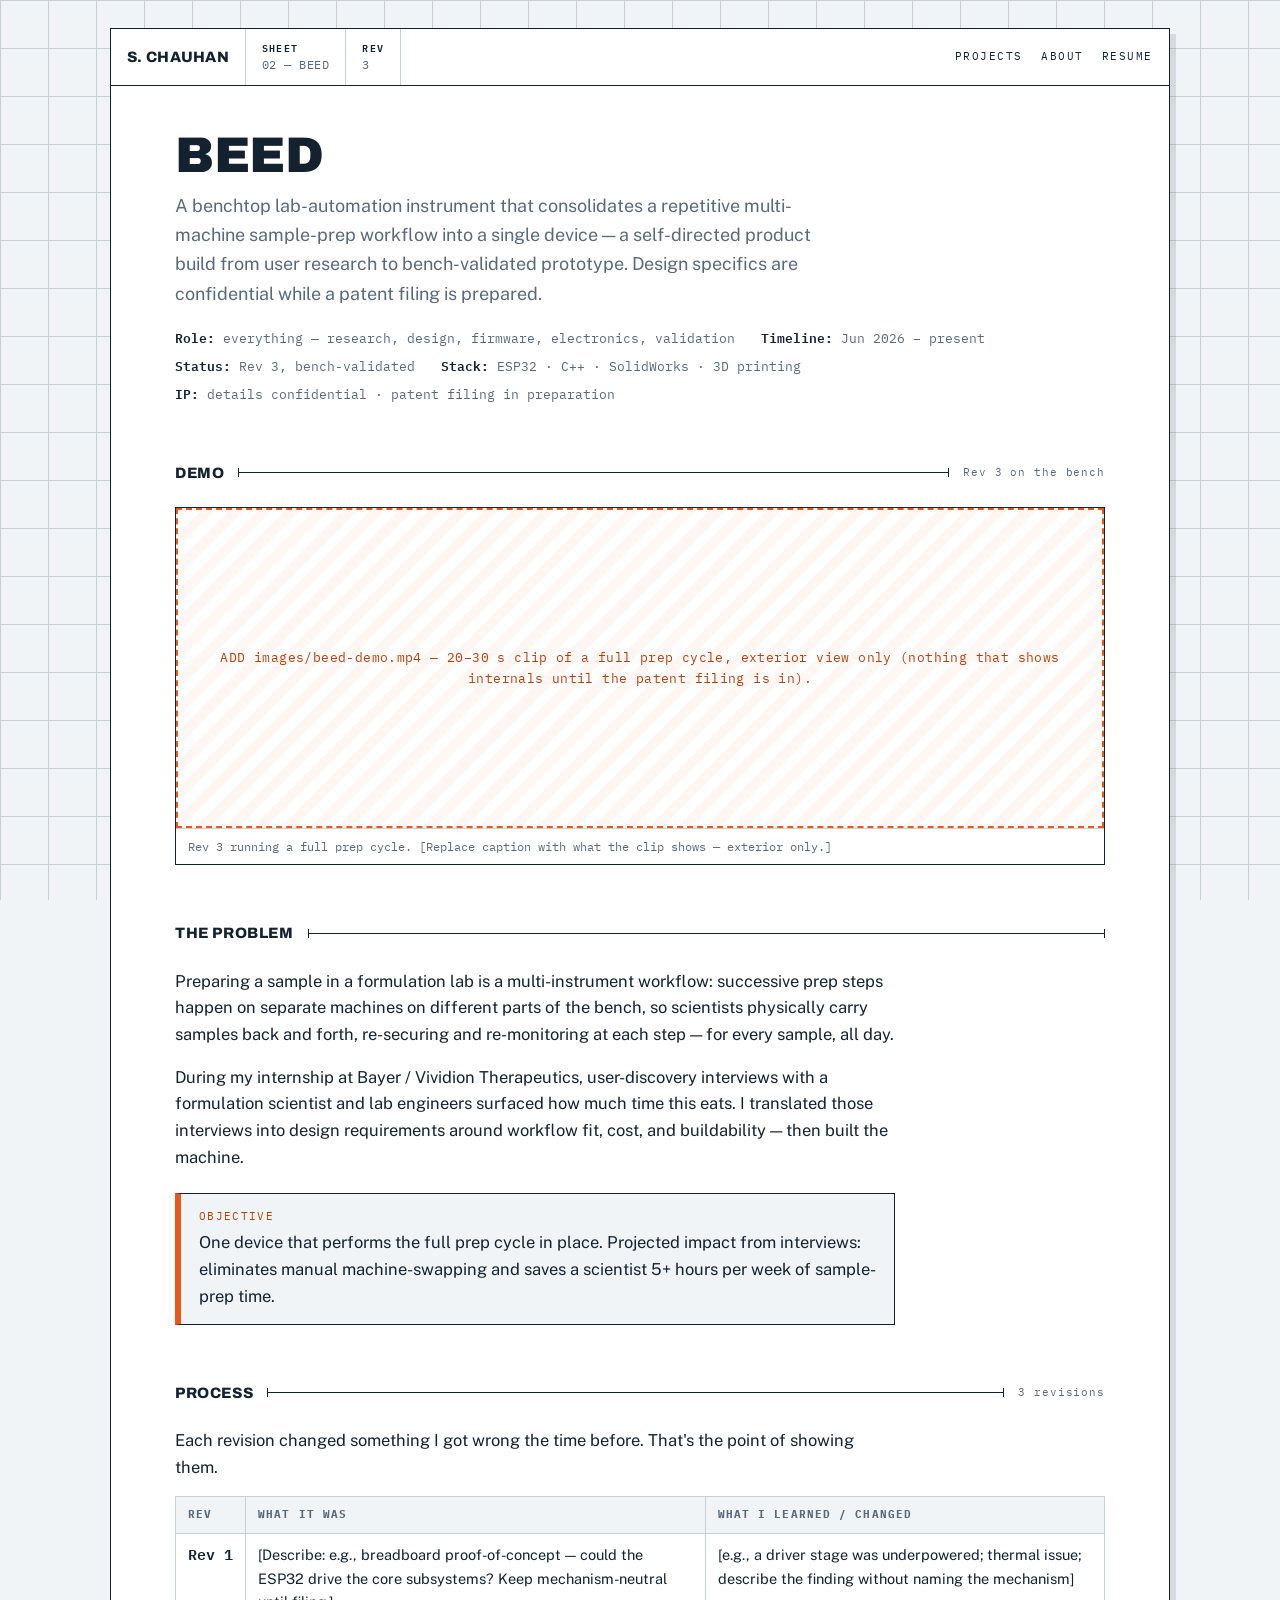
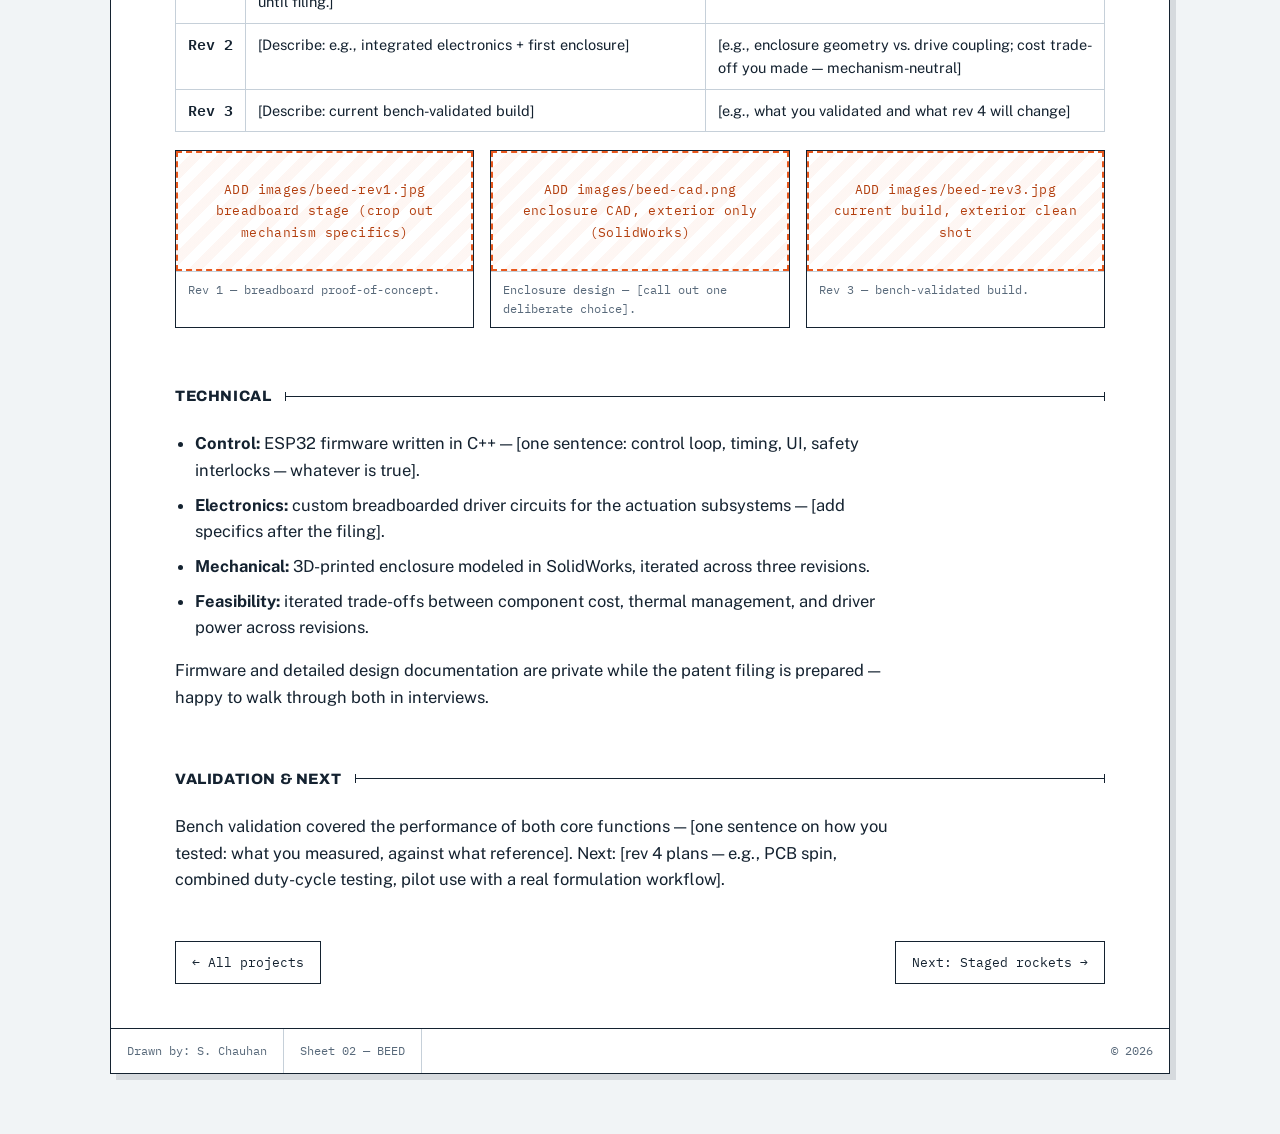
==== projects/beed.html @ 87b750bf "Add files via upload" ====
<!DOCTYPE html>
<html lang="en">
<head>
<meta charset="utf-8">
<meta name="viewport" content="width=device-width, initial-scale=1">
<title>BEED — Benchtop Lab Instrument · Shanyu Chauhan</title>
<link rel="preconnect" href="https://fonts.googleapis.com">
<link href="https://fonts.googleapis.com/css2?family=Archivo:wght@700;800;900&family=IBM+Plex+Mono:wght@400;600&family=Public+Sans:wght@400;600&display=swap" rel="stylesheet">
<link rel="stylesheet" href="../css/style.css">
</head>
<body>
<div class="sheet">

  <header class="titlebar">
    <div class="name"><a href="../index.html">S. Chauhan</a></div>
    <div class="cell"><b>Sheet</b>02 — BEED</div>
    <div class="cell"><b>Rev</b>3</div>
    <nav>
      <a href="../index.html">Projects</a>
      <a href="../index.html#about">About</a>
      <a href="../assets/Shanyu_Chauhan_Resume.pdf">Resume</a>
    </nav>
  </header>

  <main class="wrap">

    <div class="projhead">
      <h1>BEED</h1>
      <p class="sub">A benchtop lab-automation instrument that consolidates a repetitive multi-machine
      sample-prep workflow into a single device — a self-directed product build from user research to
      bench-validated prototype. Design specifics are confidential while a patent filing is prepared.</p>
      <div class="specline">
        <span><b>Role:</b> everything — research, design, firmware, electronics, validation</span>
        <span><b>Timeline:</b> Jun 2026 – present</span>
        <span><b>Status:</b> Rev 3, bench-validated</span>
        <span><b>Stack:</b> ESP32 · C++ · SolidWorks · 3D printing</span>
        <span><b>IP:</b> details confidential · patent filing in preparation</span>
      </div>
    </div>

    <div class="dim"><h2>Demo</h2><span class="rule"></span><span class="tag">Rev 3 on the bench</span></div>
    <figure class="frame">
      <!-- Replace with: <video src="../images/beed-demo.mp4" controls muted playsinline></video> (exterior footage only until patent is filed) -->
      <div class="ph" style="min-height:320px">ADD images/beed-demo.mp4 — 20–30 s clip of a full prep cycle, exterior view only (nothing that shows internals until the patent filing is in).</div>
      <figcaption>Rev 3 running a full prep cycle. [Replace caption with what the clip shows — exterior only.]</figcaption>
    </figure>

    <div class="dim"><h2>The problem</h2><span class="rule"></span></div>
    <section class="prose">
      <p>Preparing a sample in a formulation lab is a multi-instrument workflow: successive prep steps
      happen on separate machines on different parts of the bench, so scientists physically carry
      samples back and forth, re-securing and re-monitoring at each step — for every sample, all
      day.</p>
      <p>During my internship at Bayer / Vividion Therapeutics, user-discovery interviews with a
      formulation scientist and lab engineers surfaced how much time this eats.
      I translated those interviews into design requirements around workflow fit, cost, and
      buildability — then built the machine.</p>
      <div class="callout">
        <span class="k">Objective</span>
        One device that performs the full prep cycle in place. Projected impact from interviews:
        eliminates manual machine-swapping and saves a scientist 5+ hours per week of sample-prep time.
      </div>
    </section>

    <div class="dim"><h2>Process</h2><span class="rule"></span><span class="tag">3 revisions</span></div>
    <section class="prose">
      <p>Each revision changed something I got wrong the time before. That's the point of showing
      them.</p>
    </section>
    <table class="rev">
      <tr><th>Rev</th><th>What it was</th><th>What I learned / changed</th></tr>
      <tr><td>Rev 1</td><td>[Describe: e.g., breadboard proof-of-concept — could the ESP32 drive the core subsystems? Keep mechanism-neutral until filing.]</td><td>[e.g., a driver stage was underpowered; thermal issue; describe the finding without naming the mechanism]</td></tr>
      <tr><td>Rev 2</td><td>[Describe: e.g., integrated electronics + first enclosure]</td><td>[e.g., enclosure geometry vs. drive coupling; cost trade-off you made — mechanism-neutral]</td></tr>
      <tr><td>Rev 3</td><td>[Describe: current bench-validated build]</td><td>[e.g., what you validated and what rev 4 will change]</td></tr>
    </table>
    <div style="height:18px"></div>
    <div class="mediagrid">
      <figure class="frame">
        <div class="ph">ADD images/beed-rev1.jpg<br>breadboard stage (crop out mechanism specifics)</div>
        <figcaption>Rev 1 — breadboard proof-of-concept.</figcaption>
      </figure>
      <figure class="frame">
        <div class="ph">ADD images/beed-cad.png<br>enclosure CAD, exterior only (SolidWorks)</div>
        <figcaption>Enclosure design — [call out one deliberate choice].</figcaption>
      </figure>
      <figure class="frame">
        <div class="ph">ADD images/beed-rev3.jpg<br>current build, exterior clean shot</div>
        <figcaption>Rev 3 — bench-validated build.</figcaption>
      </figure>
    </div>

    <div class="dim"><h2>Technical</h2><span class="rule"></span></div>
    <section class="prose">
      <ul>
        <li><b>Control:</b> ESP32 firmware written in C++ — [one sentence: control loop, timing, UI, safety interlocks — whatever is true].</li>
        <li><b>Electronics:</b> custom breadboarded driver circuits for the actuation subsystems — [add specifics after the filing].</li>
        <li><b>Mechanical:</b> 3D-printed enclosure modeled in SolidWorks, iterated across three revisions.</li>
        <li><b>Feasibility:</b> iterated trade-offs between component cost, thermal management, and driver power across revisions.</li>
      </ul>
      <p>Firmware and detailed design documentation are private while the patent filing is prepared — happy to walk through both in interviews.</p>
    </section>

    <div class="dim"><h2>Validation &amp; next</h2><span class="rule"></span></div>
    <section class="prose">
      <p>Bench validation covered the performance of both core functions — [one sentence on how you
      tested: what you measured, against what reference]. Next: [rev 4 plans — e.g., PCB spin,
      combined duty-cycle testing, pilot use with a real formulation workflow].</p>
    </section>

    <div class="pager">
      <a href="../index.html">← All projects</a>
      <a href="rockets.html">Next: Staged rockets →</a>
    </div>

  </main>

  <footer class="titlefoot">
    <div class="cell">Drawn by: S. Chauhan</div>
    <div class="cell">Sheet 02 — BEED</div>
    <div class="cell">© 2026</div>
  </footer>

</div>
</body>
</html>
---- css/style.css ----
/* ==========================================================================
   Shanyu Chauhan — portfolio
   Aesthetic: engineering drawing sheet / build log.
   Tokens
   ========================================================================== */
:root {
  --paper: #f1f4f6;      /* cool drafting vellum */
  --card: #ffffff;
  --ink: #142230;        /* drawing ink */
  --muted: #58697a;
  --line: #c6d0d9;       /* sheet grid lines */
  --accent: #e8571c;     /* range-safety orange */
  --accent-ink: #b23e0e;
  --mono: "IBM Plex Mono", ui-monospace, Menlo, monospace;
  --display: "Archivo", system-ui, sans-serif;
  --body: "Public Sans", system-ui, sans-serif;
  --maxw: 1060px;
}

* { box-sizing: border-box; }
html { scroll-behavior: smooth; }
@media (prefers-reduced-motion: reduce) {
  html { scroll-behavior: auto; }
  *, *::before, *::after { animation: none !important; transition: none !important; }
}

body {
  margin: 0;
  background: var(--paper);
  background-image:
    linear-gradient(var(--line) 1px, transparent 1px),
    linear-gradient(90deg, var(--line) 1px, transparent 1px);
  background-size: 48px 48px;
  background-attachment: fixed;
  color: var(--ink);
  font-family: var(--body);
  font-size: 16.5px;
  line-height: 1.62;
}

a { color: var(--accent-ink); text-decoration-thickness: 1px; text-underline-offset: 3px; }
a:hover { color: var(--accent); }
:focus-visible { outline: 3px solid var(--accent); outline-offset: 2px; }

.sheet {
  max-width: var(--maxw);
  margin: 28px auto 60px;
  background: var(--card);
  border: 1.5px solid var(--ink);
  box-shadow: 6px 6px 0 rgba(20, 34, 48, 0.12);
}
@media (max-width: 1100px) { .sheet { margin: 14px 12px 40px; } }

/* --- top bar styled as a drawing title strip ------------------------------ */
.titlebar {
  display: flex;
  flex-wrap: wrap;
  align-items: stretch;
  border-bottom: 1.5px solid var(--ink);
  font-family: var(--mono);
  font-size: 12px;
  letter-spacing: 0.04em;
}
.titlebar > * { padding: 10px 16px; }
.titlebar .cell { border-right: 1px solid var(--line); color: var(--muted); }
.titlebar .cell b { color: var(--ink); font-weight: 600; display: block; text-transform: uppercase; font-size: 10px; letter-spacing: 0.12em; }
.titlebar .name {
  font-family: var(--display); font-weight: 800; font-size: 15px;
  letter-spacing: 0.02em; text-transform: uppercase; color: var(--ink);
  border-right: 1px solid var(--line); display: flex; align-items: center;
}
.titlebar .name a { color: inherit; text-decoration: none; }
.titlebar nav { margin-left: auto; display: flex; align-items: center; gap: 18px; }
.titlebar nav a { color: var(--ink); text-decoration: none; text-transform: uppercase; font-size: 11px; letter-spacing: 0.14em; }
.titlebar nav a:hover, .titlebar nav a[aria-current="page"] { color: var(--accent); }
@media (max-width: 720px) {
  .titlebar .cell { display: none; }
  .titlebar nav { gap: 12px; flex-wrap: wrap; }
}

.wrap { padding: 44px clamp(20px, 5vw, 64px); }

/* --- hero ----------------------------------------------------------------- */
.hero h1 {
  font-family: var(--display);
  font-weight: 900;
  font-size: clamp(38px, 6.4vw, 68px);
  line-height: 1.02;
  letter-spacing: -0.015em;
  margin: 0 0 18px;
  text-transform: uppercase;
}
.hero h1 .accent { color: var(--accent); }
.hero .lede { font-size: clamp(17px, 2.2vw, 20px); max-width: 640px; color: var(--ink); margin: 0 0 14px; }
.hero .currently {
  font-family: var(--mono); font-size: 13px; color: var(--muted);
  border-left: 3px solid var(--accent); padding: 4px 0 4px 12px; margin: 22px 0 0;
}
.hero .currently b { color: var(--ink); font-weight: 600; }

/* spec strip: measured results, mono, ruled like a data table */
.specstrip {
  display: grid;
  grid-template-columns: repeat(4, 1fr);
  border: 1.5px solid var(--ink);
  margin: 34px 0 0;
}
.specstrip .spec { padding: 14px 16px; border-right: 1px solid var(--line); }
.specstrip .spec:last-child { border-right: 0; }
.specstrip .val { font-family: var(--mono); font-size: clamp(18px, 2.6vw, 26px); font-weight: 600; color: var(--ink); }
.specstrip .lbl { font-family: var(--mono); font-size: 11px; text-transform: uppercase; letter-spacing: 0.1em; color: var(--muted); margin-top: 2px; }
@media (max-width: 720px) {
  .specstrip { grid-template-columns: 1fr 1fr; }
  .specstrip .spec:nth-child(2) { border-right: 0; }
  .specstrip .spec:nth-child(-n+2) { border-bottom: 1px solid var(--line); }
}

/* --- section headings with dimension-line rule ---------------------------- */
.dim {
  display: flex; align-items: center; gap: 14px;
  margin: 56px 0 22px;
}
.dim h2 {
  font-family: var(--display); font-weight: 800; text-transform: uppercase;
  letter-spacing: 0.04em; font-size: 15px; margin: 0; white-space: nowrap;
}
.dim .rule { flex: 1; height: 1px; background: var(--ink); position: relative; }
.dim .rule::before, .dim .rule::after {
  content: ""; position: absolute; top: -4px; width: 1px; height: 9px; background: var(--ink);
}
.dim .rule::before { left: 0; } .dim .rule::after { right: 0; }
.dim .tag { font-family: var(--mono); font-size: 11px; color: var(--muted); letter-spacing: 0.08em; }

/* --- project index cards (title-block style) ------------------------------ */
.grid { display: grid; grid-template-columns: 1fr 1fr; gap: 22px; }
@media (max-width: 820px) { .grid { grid-template-columns: 1fr; } }

.pcard {
  border: 1.5px solid var(--ink);
  background: var(--card);
  display: flex; flex-direction: column;
  text-decoration: none; color: inherit;
  transition: transform 120ms ease, box-shadow 120ms ease;
}
.pcard:hover { transform: translate(-2px, -2px); box-shadow: 4px 4px 0 var(--accent); color: inherit; }
.pcard .media { aspect-ratio: 16 / 9; background: var(--paper); border-bottom: 1.5px solid var(--ink); position: relative; overflow: hidden; }
.pcard .media img { width: 100%; height: 100%; object-fit: cover; display: block; }
.pcard .block {
  display: grid; grid-template-columns: 1fr auto; gap: 2px 12px;
  padding: 12px 16px 14px;
}
.pcard h3 { font-family: var(--display); font-weight: 800; font-size: 18px; margin: 0; grid-column: 1 / -1; }
.pcard .meta { font-family: var(--mono); font-size: 11.5px; color: var(--muted); letter-spacing: 0.05em; }
.pcard .status { font-family: var(--mono); font-size: 11px; color: var(--accent-ink); text-transform: uppercase; letter-spacing: 0.1em; justify-self: end; align-self: center; }

/* --- media / photo placeholders ------------------------------------------- */
.ph {
  border: 2px dashed var(--accent);
  background: repeating-linear-gradient(-45deg, transparent, transparent 10px, rgba(232, 87, 28, 0.05) 10px, rgba(232, 87, 28, 0.05) 20px);
  color: var(--accent-ink);
  font-family: var(--mono); font-size: 13px; letter-spacing: 0.03em;
  display: flex; align-items: center; justify-content: center; text-align: center;
  padding: 18px; min-height: 120px;
}
.media .ph { position: absolute; inset: 0; }
figure { margin: 0; }
figure.frame { border: 1.5px solid var(--ink); }
figure.frame img, figure.frame video { width: 100%; display: block; }
figcaption {
  font-family: var(--mono); font-size: 12px; color: var(--muted);
  border-top: 1px solid var(--line); padding: 8px 12px;
}
.mediagrid { display: grid; grid-template-columns: 1fr 1fr 1fr; gap: 16px; }
@media (max-width: 820px) { .mediagrid { grid-template-columns: 1fr; } }

/* --- project page scaffolding --------------------------------------------- */
.projhead h1 {
  font-family: var(--display); font-weight: 900; text-transform: uppercase;
  font-size: clamp(30px, 5vw, 50px); line-height: 1.03; letter-spacing: -0.01em; margin: 0 0 10px;
}
.projhead .sub { font-size: 18px; color: var(--muted); max-width: 680px; margin: 0; }
.specline {
  display: flex; flex-wrap: wrap; gap: 8px 26px; margin: 20px 0 0;
  font-family: var(--mono); font-size: 12.5px; color: var(--muted);
}
.specline b { color: var(--ink); font-weight: 600; }

.prose { max-width: 720px; }
.prose p { margin: 0 0 16px; }
.prose ul { margin: 0 0 16px; padding-left: 20px; }
.prose li { margin-bottom: 8px; }
.callout {
  border: 1.5px solid var(--ink); border-left: 6px solid var(--accent);
  padding: 14px 18px; margin: 22px 0; max-width: 720px; background: var(--paper);
}
.callout .k { font-family: var(--mono); font-size: 11px; text-transform: uppercase; letter-spacing: 0.12em; color: var(--accent-ink); display: block; margin-bottom: 4px; }

/* revision table — encodes the iteration story */
table.rev { border-collapse: collapse; width: 100%; font-size: 14.5px; }
table.rev th, table.rev td { border: 1px solid var(--line); padding: 9px 12px; text-align: left; vertical-align: top; }
table.rev th { font-family: var(--mono); font-size: 11px; text-transform: uppercase; letter-spacing: 0.1em; color: var(--muted); background: var(--paper); }
table.rev td:first-child { font-family: var(--mono); font-weight: 600; white-space: nowrap; }

/* --- footer as drawing border --------------------------------------------- */
footer.titlefoot {
  border-top: 1.5px solid var(--ink);
  display: flex; flex-wrap: wrap; gap: 0;
  font-family: var(--mono); font-size: 12px; color: var(--muted);
}
footer.titlefoot .cell { padding: 12px 16px; border-right: 1px solid var(--line); }
footer.titlefoot .cell:last-child { border-right: 0; margin-left: auto; }
footer.titlefoot a { color: var(--ink); }

/* pager between projects */
.pager { display: flex; justify-content: space-between; gap: 16px; margin-top: 48px; font-family: var(--mono); font-size: 13px; }
.pager a { text-decoration: none; border: 1.5px solid var(--ink); padding: 10px 16px; color: var(--ink); }
.pager a:hover { box-shadow: 3px 3px 0 var(--accent); }
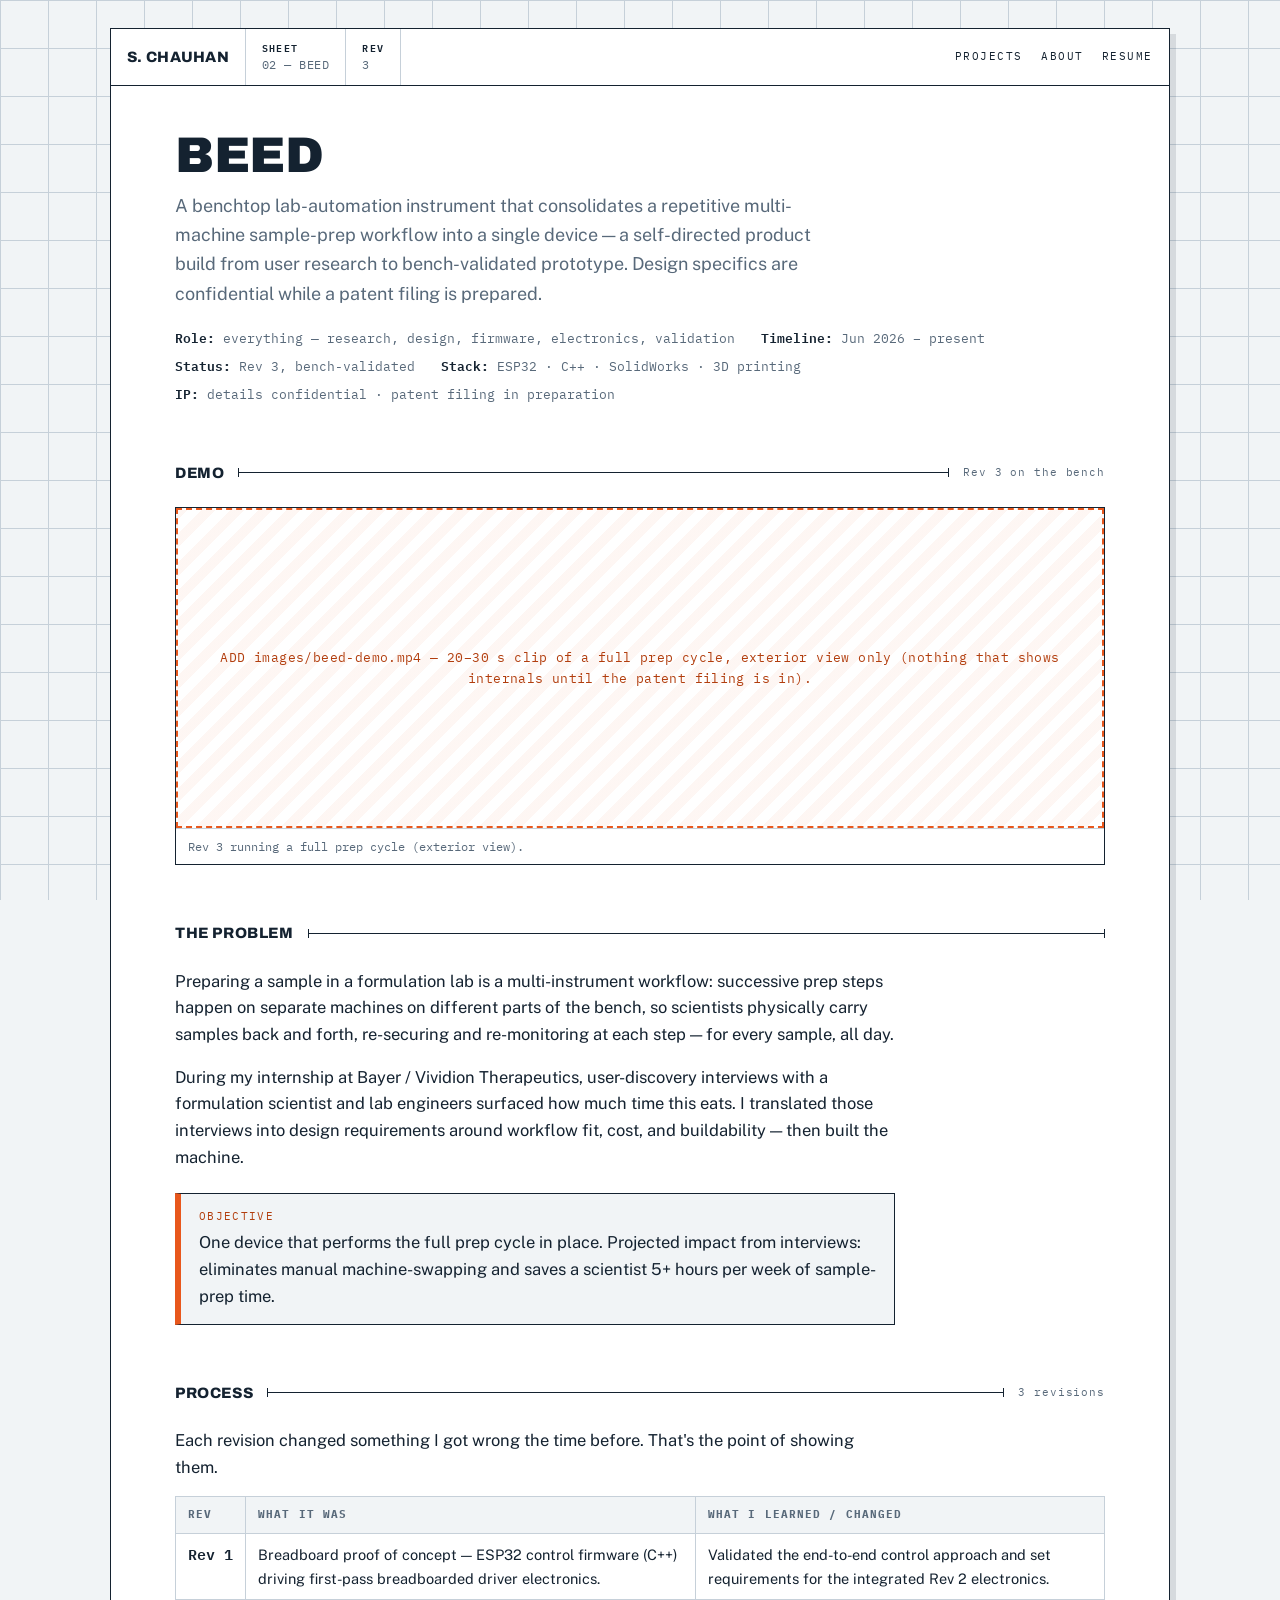
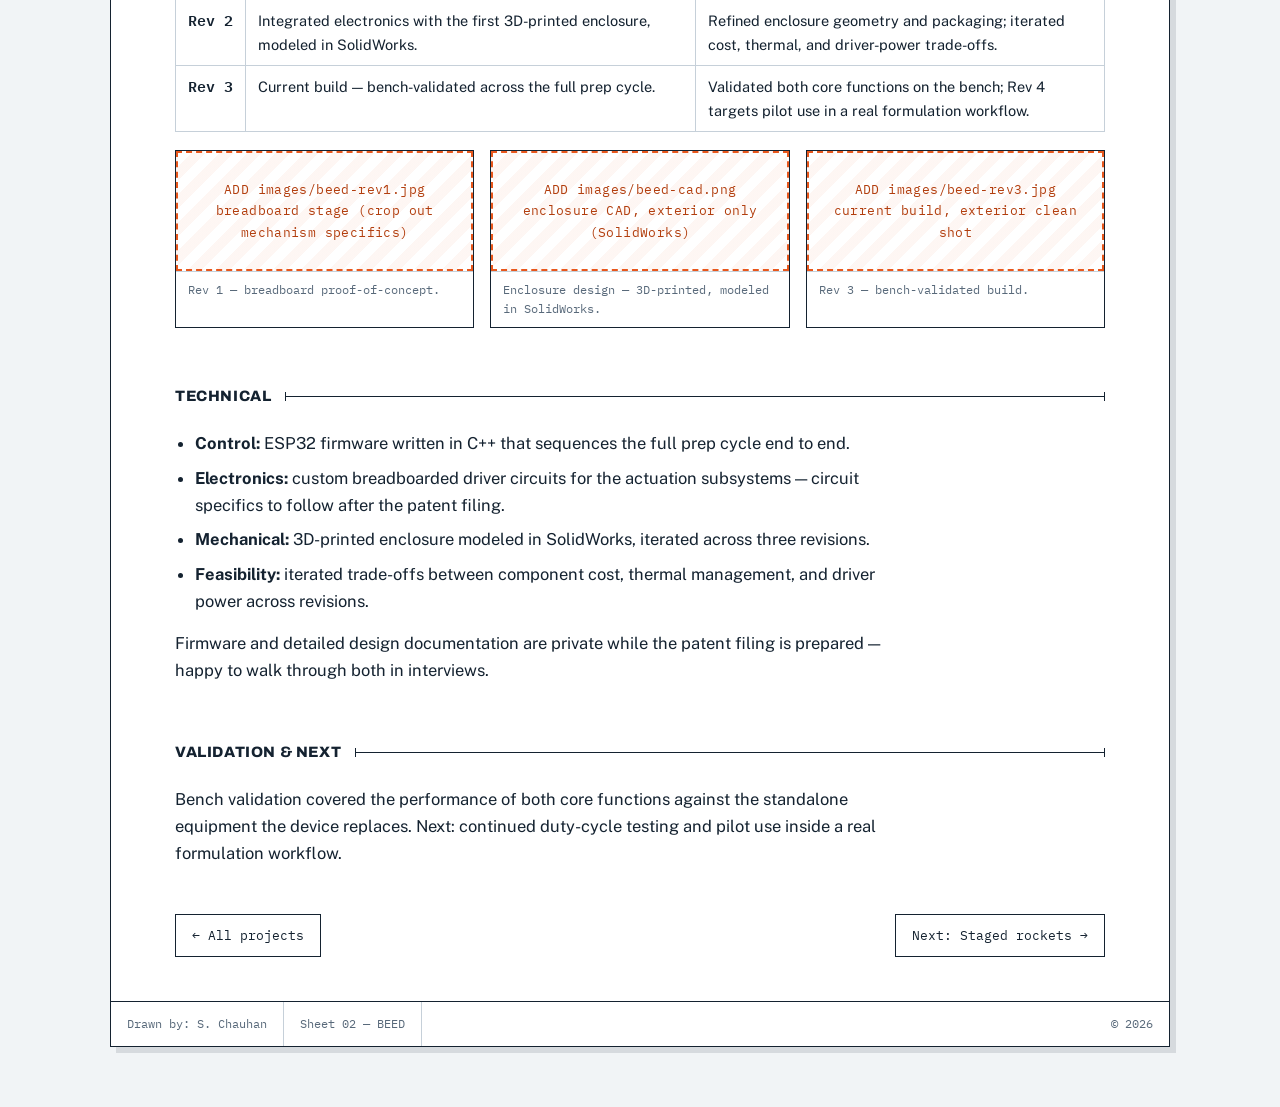
==== commit c99d30b9: "Add files via upload" ====
--- a/projects/beed.html
+++ b/projects/beed.html
@@ -42,7 +42,7 @@
     <figure class="frame">
       <!-- Replace with: <video src="../images/beed-demo.mp4" controls muted playsinline></video> (exterior footage only until patent is filed) -->
       <div class="ph" style="min-height:320px">ADD images/beed-demo.mp4 — 20–30 s clip of a full prep cycle, exterior view only (nothing that shows internals until the patent filing is in).</div>
-      <figcaption>Rev 3 running a full prep cycle. [Replace caption with what the clip shows — exterior only.]</figcaption>
+      <figcaption>Rev 3 running a full prep cycle (exterior view).</figcaption>
     </figure>
 
     <div class="dim"><h2>The problem</h2><span class="rule"></span></div>
@@ -69,9 +69,9 @@
     </section>
     <table class="rev">
       <tr><th>Rev</th><th>What it was</th><th>What I learned / changed</th></tr>
-      <tr><td>Rev 1</td><td>[Describe: e.g., breadboard proof-of-concept — could the ESP32 drive the core subsystems? Keep mechanism-neutral until filing.]</td><td>[e.g., a driver stage was underpowered; thermal issue; describe the finding without naming the mechanism]</td></tr>
-      <tr><td>Rev 2</td><td>[Describe: e.g., integrated electronics + first enclosure]</td><td>[e.g., enclosure geometry vs. drive coupling; cost trade-off you made — mechanism-neutral]</td></tr>
-      <tr><td>Rev 3</td><td>[Describe: current bench-validated build]</td><td>[e.g., what you validated and what rev 4 will change]</td></tr>
+      <tr><td>Rev 1</td><td>Breadboard proof of concept — ESP32 control firmware (C++) driving first-pass breadboarded driver electronics.</td><td>Validated the end-to-end control approach and set requirements for the integrated Rev 2 electronics.</td></tr>
+      <tr><td>Rev 2</td><td>Integrated electronics with the first 3D-printed enclosure, modeled in SolidWorks.</td><td>Refined enclosure geometry and packaging; iterated cost, thermal, and driver-power trade-offs.</td></tr>
+      <tr><td>Rev 3</td><td>Current build — bench-validated across the full prep cycle.</td><td>Validated both core functions on the bench; Rev 4 targets pilot use in a real formulation workflow.</td></tr>
     </table>
     <div style="height:18px"></div>
     <div class="mediagrid">
@@ -81,7 +81,7 @@
       </figure>
       <figure class="frame">
         <div class="ph">ADD images/beed-cad.png<br>enclosure CAD, exterior only (SolidWorks)</div>
-        <figcaption>Enclosure design — [call out one deliberate choice].</figcaption>
+        <figcaption>Enclosure design — 3D-printed, modeled in SolidWorks.</figcaption>
       </figure>
       <figure class="frame">
         <div class="ph">ADD images/beed-rev3.jpg<br>current build, exterior clean shot</div>
@@ -92,8 +92,8 @@
     <div class="dim"><h2>Technical</h2><span class="rule"></span></div>
     <section class="prose">
       <ul>
-        <li><b>Control:</b> ESP32 firmware written in C++ — [one sentence: control loop, timing, UI, safety interlocks — whatever is true].</li>
-        <li><b>Electronics:</b> custom breadboarded driver circuits for the actuation subsystems — [add specifics after the filing].</li>
+        <li><b>Control:</b> ESP32 firmware written in C++ that sequences the full prep cycle end to end.</li>
+        <li><b>Electronics:</b> custom breadboarded driver circuits for the actuation subsystems — circuit specifics to follow after the patent filing.</li>
         <li><b>Mechanical:</b> 3D-printed enclosure modeled in SolidWorks, iterated across three revisions.</li>
         <li><b>Feasibility:</b> iterated trade-offs between component cost, thermal management, and driver power across revisions.</li>
       </ul>
@@ -102,9 +102,9 @@
 
     <div class="dim"><h2>Validation &amp; next</h2><span class="rule"></span></div>
     <section class="prose">
-      <p>Bench validation covered the performance of both core functions — [one sentence on how you
-      tested: what you measured, against what reference]. Next: [rev 4 plans — e.g., PCB spin,
-      combined duty-cycle testing, pilot use with a real formulation workflow].</p>
+      <p>Bench validation covered the performance of both core functions against the standalone
+      equipment the device replaces. Next: continued duty-cycle testing and pilot use inside a real
+      formulation workflow.</p>
     </section>
 
     <div class="pager">
--- a/css/style.css
+++ b/css/style.css
@@ -215,3 +215,8 @@
 .pager { display: flex; justify-content: space-between; gap: 16px; margin-top: 48px; font-family: var(--mono); font-size: 13px; }
 .pager a { text-decoration: none; border: 1.5px solid var(--ink); padding: 10px 16px; color: var(--ink); }
 .pager a:hover { box-shadow: 3px 3px 0 var(--accent); }
+
+/* --- CAD library cards ------------------------------------------------------ */
+.pcard .desc { grid-column: 1 / -1; font-family: var(--body); font-size: 14px; line-height: 1.5; color: var(--ink); margin: 2px 0 4px; }
+.media.fit { background: #fff; }
+.media.fit img { object-fit: contain; }
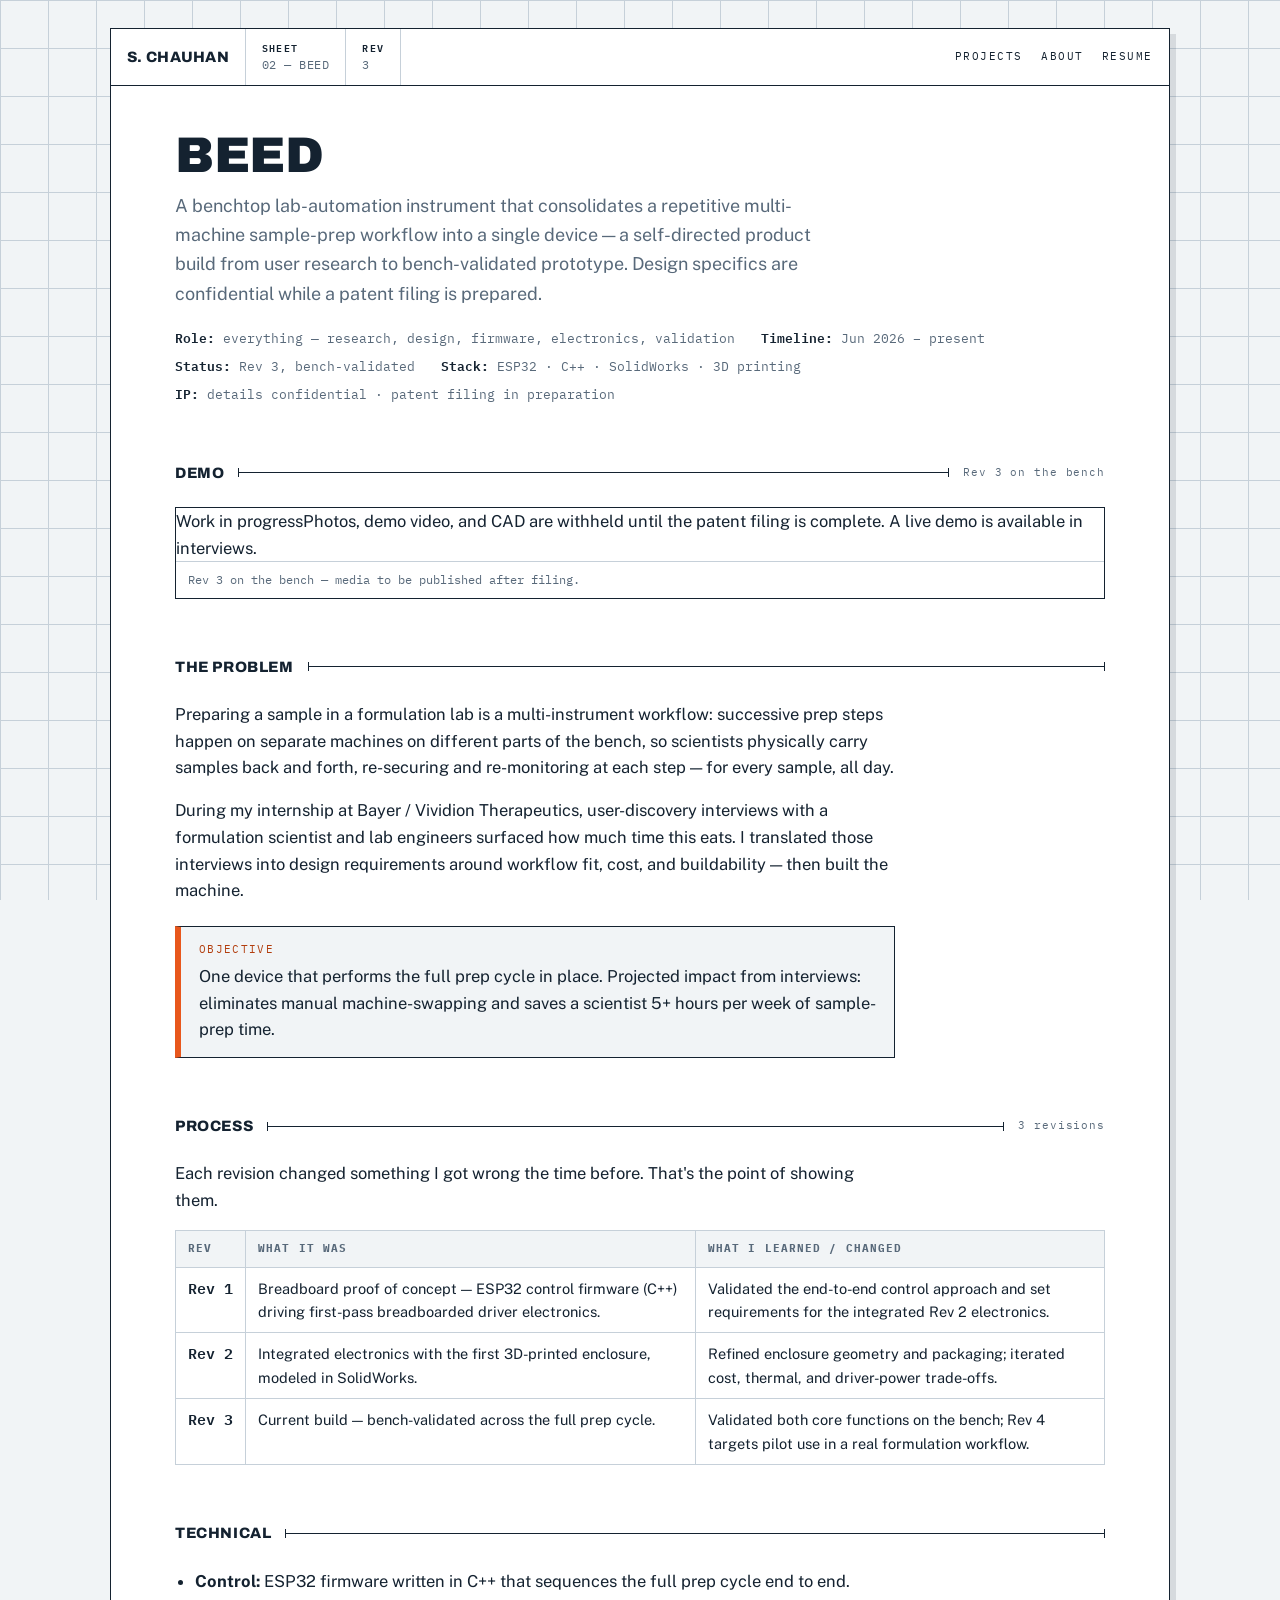
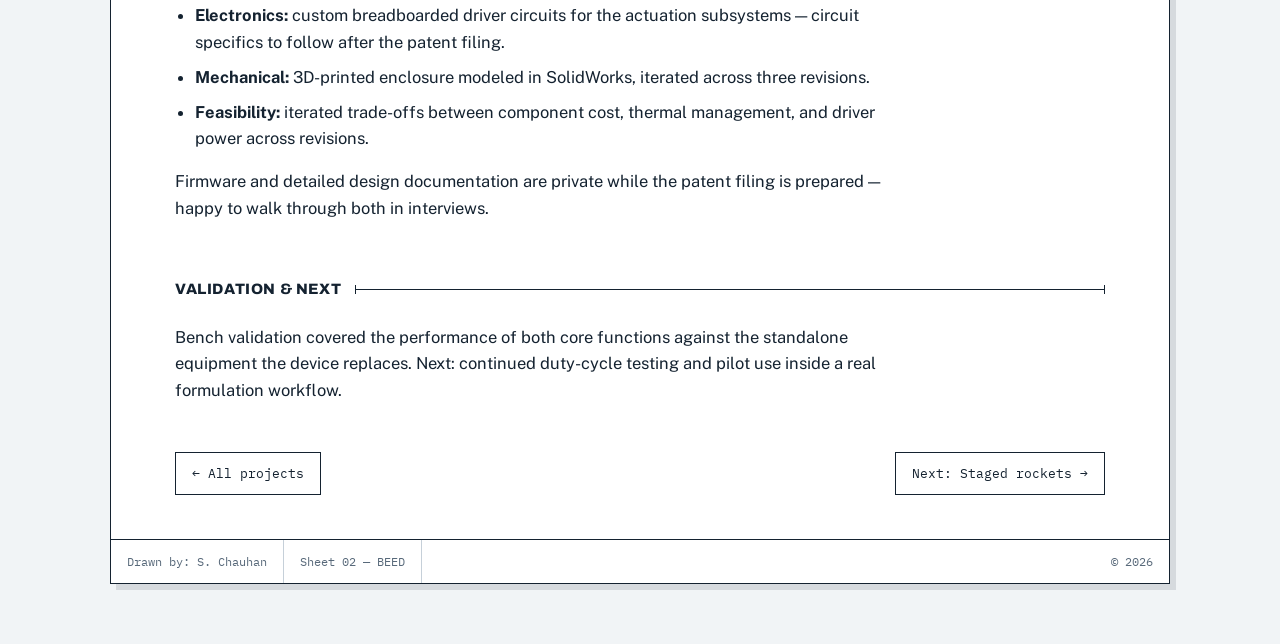
==== commit 42d8b28f: "Add files via upload" ====
--- a/projects/beed.html
+++ b/projects/beed.html
@@ -40,9 +40,8 @@
 
     <div class="dim"><h2>Demo</h2><span class="rule"></span><span class="tag">Rev 3 on the bench</span></div>
     <figure class="frame">
-      <!-- Replace with: <video src="../images/beed-demo.mp4" controls muted playsinline></video> (exterior footage only until patent is filed) -->
-      <div class="ph" style="min-height:320px">ADD images/beed-demo.mp4 — 20–30 s clip of a full prep cycle, exterior view only (nothing that shows internals until the patent filing is in).</div>
-      <figcaption>Rev 3 running a full prep cycle (exterior view).</figcaption>
+      <div class="wip"><span class="stamp">Work in progress</span><span class="note">Photos, demo video, and CAD are withheld until the patent filing is complete. A live demo is available in interviews.</span></div>
+      <figcaption>Rev 3 on the bench — media to be published after filing.</figcaption>
     </figure>
 
     <div class="dim"><h2>The problem</h2><span class="rule"></span></div>
@@ -73,21 +72,6 @@
       <tr><td>Rev 2</td><td>Integrated electronics with the first 3D-printed enclosure, modeled in SolidWorks.</td><td>Refined enclosure geometry and packaging; iterated cost, thermal, and driver-power trade-offs.</td></tr>
       <tr><td>Rev 3</td><td>Current build — bench-validated across the full prep cycle.</td><td>Validated both core functions on the bench; Rev 4 targets pilot use in a real formulation workflow.</td></tr>
     </table>
-    <div style="height:18px"></div>
-    <div class="mediagrid">
-      <figure class="frame">
-        <div class="ph">ADD images/beed-rev1.jpg<br>breadboard stage (crop out mechanism specifics)</div>
-        <figcaption>Rev 1 — breadboard proof-of-concept.</figcaption>
-      </figure>
-      <figure class="frame">
-        <div class="ph">ADD images/beed-cad.png<br>enclosure CAD, exterior only (SolidWorks)</div>
-        <figcaption>Enclosure design — 3D-printed, modeled in SolidWorks.</figcaption>
-      </figure>
-      <figure class="frame">
-        <div class="ph">ADD images/beed-rev3.jpg<br>current build, exterior clean shot</div>
-        <figcaption>Rev 3 — bench-validated build.</figcaption>
-      </figure>
-    </div>
 
     <div class="dim"><h2>Technical</h2><span class="rule"></span></div>
     <section class="prose">
--- a/css/style.css
+++ b/css/style.css
@@ -166,11 +166,17 @@
 figure { margin: 0; }
 figure.frame { border: 1.5px solid var(--ink); }
 figure.frame img, figure.frame video { width: 100%; display: block; }
+figure.frame video.portrait { width: auto; max-width: 100%; max-height: 560px; margin: 0 auto; background: #111; }
 figcaption {
   font-family: var(--mono); font-size: 12px; color: var(--muted);
   border-top: 1px solid var(--line); padding: 8px 12px;
 }
 .mediagrid { display: grid; grid-template-columns: 1fr 1fr 1fr; gap: 16px; }
+.mediagrid.two { grid-template-columns: 1fr 1fr; }
+.mediagrid figure.frame img { aspect-ratio: 4 / 3; object-fit: cover; }
+.mediagrid figure.frame img.render { object-fit: contain; }
+.mediagrid figure.frame img.render { background: #2e3340; }
+figure.frame img.tall { width: auto; max-width: 100%; max-height: 420px; margin: 0 auto; }
 @media (max-width: 820px) { .mediagrid { grid-template-columns: 1fr; } }
 
 /* --- project page scaffolding --------------------------------------------- */
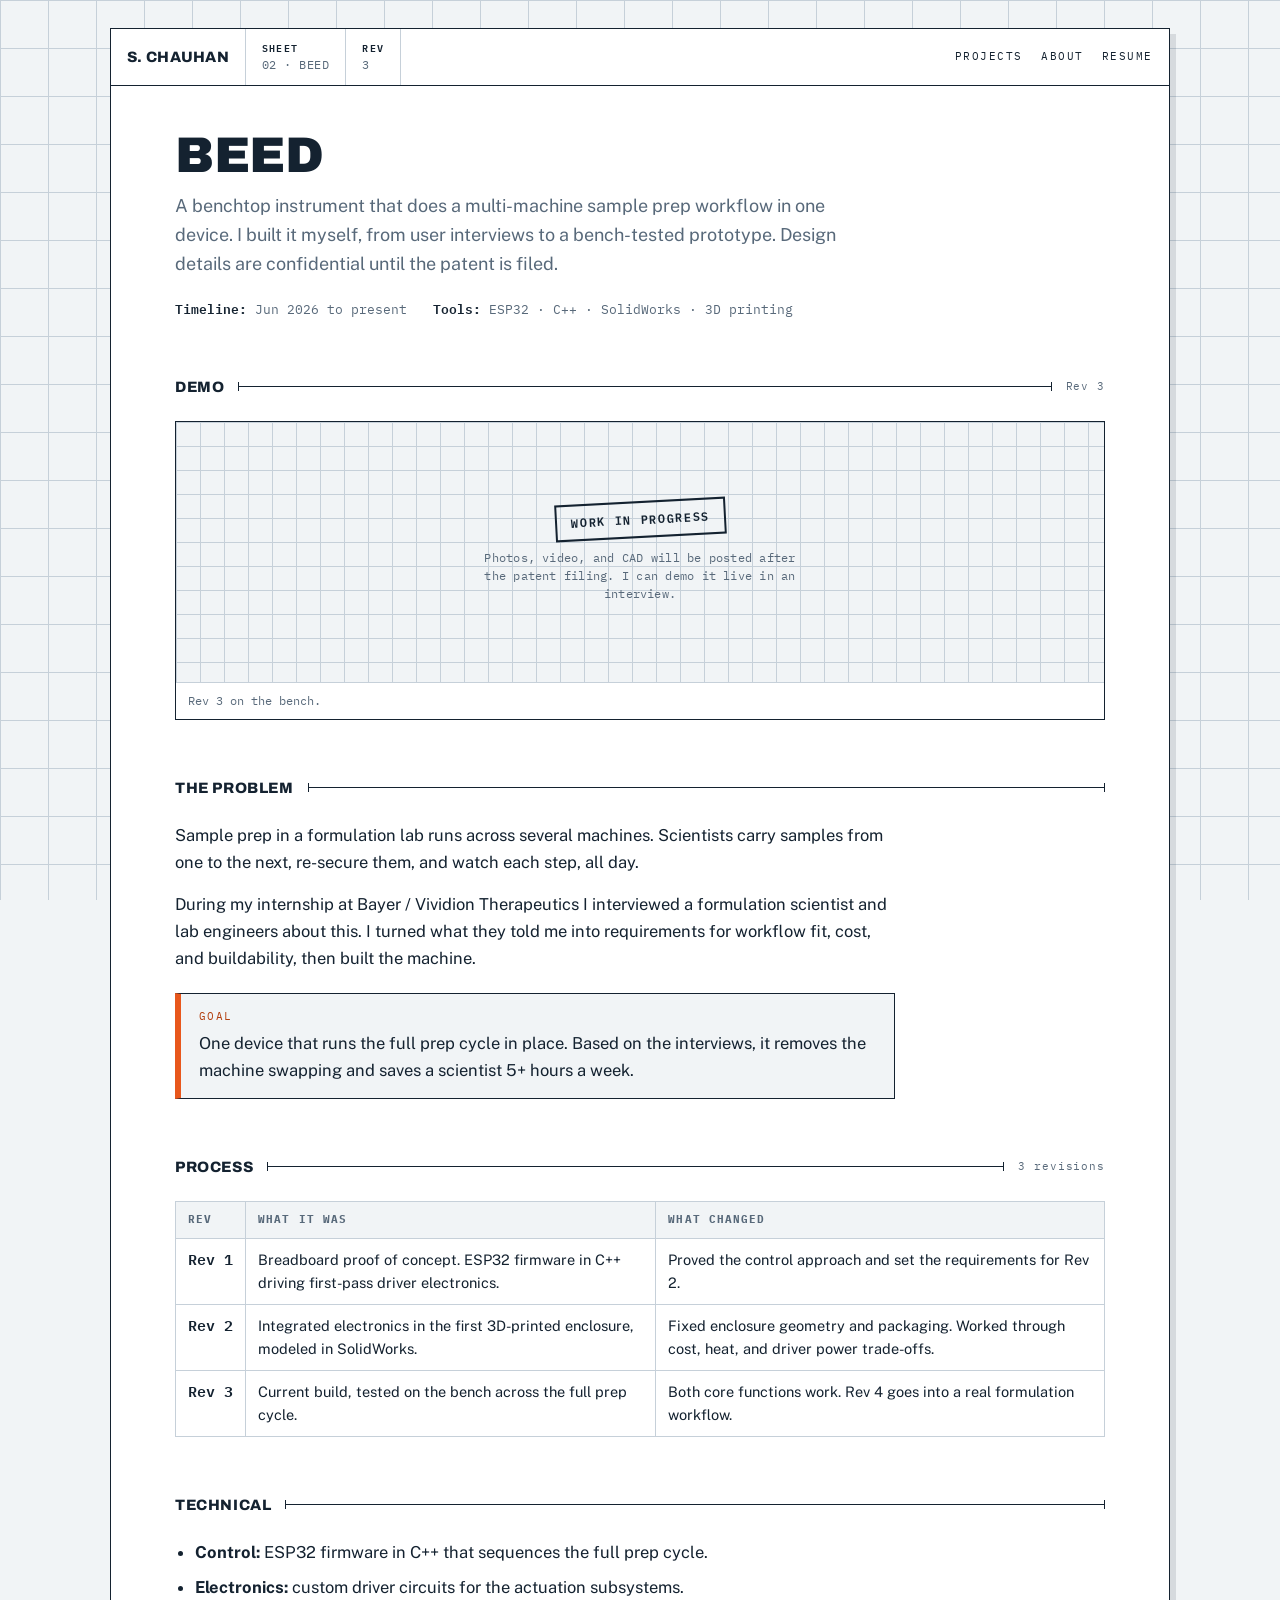
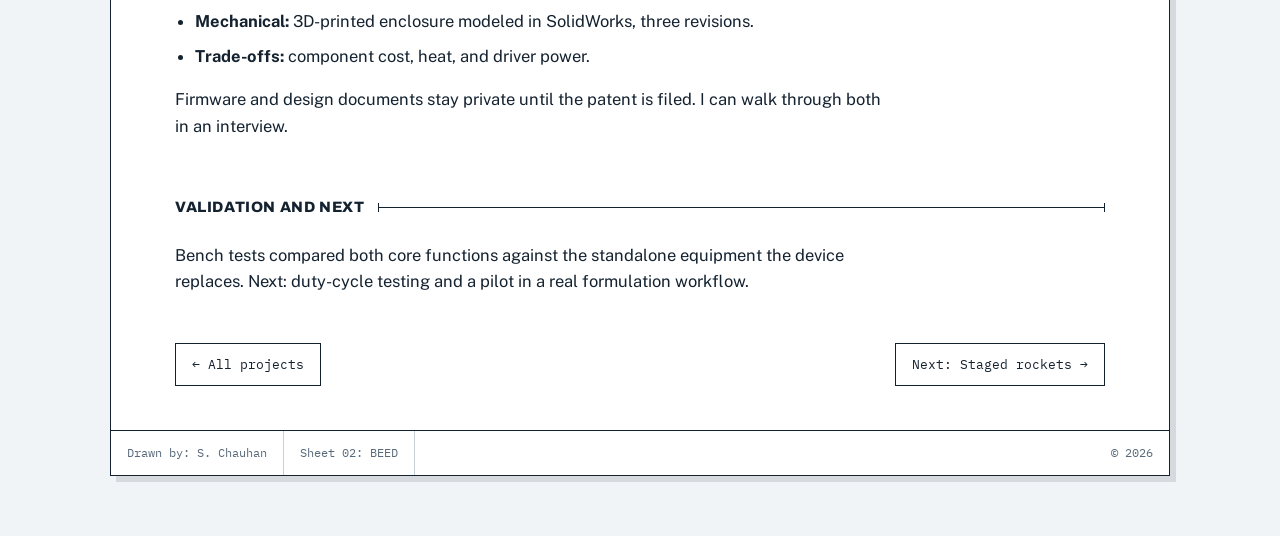
==== commit 9fb9c056: "Add files via upload" ====
--- a/projects/beed.html
+++ b/projects/beed.html
@@ -3,7 +3,7 @@
 <head>
 <meta charset="utf-8">
 <meta name="viewport" content="width=device-width, initial-scale=1">
-<title>BEED — Benchtop Lab Instrument · Shanyu Chauhan</title>
+<title>BEED, Benchtop Lab Instrument · Shanyu Chauhan</title>
 <link rel="preconnect" href="https://fonts.googleapis.com">
 <link href="https://fonts.googleapis.com/css2?family=Archivo:wght@700;800;900&family=IBM+Plex+Mono:wght@400;600&family=Public+Sans:wght@400;600&display=swap" rel="stylesheet">
 <link rel="stylesheet" href="../css/style.css">
@@ -13,7 +13,7 @@
 
   <header class="titlebar">
     <div class="name"><a href="../index.html">S. Chauhan</a></div>
-    <div class="cell"><b>Sheet</b>02 — BEED</div>
+    <div class="cell"><b>Sheet</b>02 · BEED</div>
     <div class="cell"><b>Rev</b>3</div>
     <nav>
       <a href="../index.html">Projects</a>
@@ -26,69 +26,58 @@
 
     <div class="projhead">
       <h1>BEED</h1>
-      <p class="sub">A benchtop lab-automation instrument that consolidates a repetitive multi-machine
-      sample-prep workflow into a single device — a self-directed product build from user research to
-      bench-validated prototype. Design specifics are confidential while a patent filing is prepared.</p>
+      <p class="sub">A benchtop instrument that does a multi-machine sample prep workflow in one
+      device. I built it myself, from user interviews to a bench-tested prototype. Design details
+      are confidential until the patent is filed.</p>
       <div class="specline">
-        <span><b>Role:</b> everything — research, design, firmware, electronics, validation</span>
-        <span><b>Timeline:</b> Jun 2026 – present</span>
-        <span><b>Status:</b> Rev 3, bench-validated</span>
-        <span><b>Stack:</b> ESP32 · C++ · SolidWorks · 3D printing</span>
-        <span><b>IP:</b> details confidential · patent filing in preparation</span>
+        <span><b>Timeline:</b> Jun 2026 to present</span>
+        <span><b>Tools:</b> ESP32 · C++ · SolidWorks · 3D printing</span>
       </div>
     </div>
 
-    <div class="dim"><h2>Demo</h2><span class="rule"></span><span class="tag">Rev 3 on the bench</span></div>
+    <div class="dim"><h2>Demo</h2><span class="rule"></span><span class="tag">Rev 3</span></div>
     <figure class="frame">
-      <div class="wip"><span class="stamp">Work in progress</span><span class="note">Photos, demo video, and CAD are withheld until the patent filing is complete. A live demo is available in interviews.</span></div>
-      <figcaption>Rev 3 on the bench — media to be published after filing.</figcaption>
+      <div class="wip"><span class="stamp">Work in progress</span><span class="note">Photos, video, and CAD will be posted after the patent filing. I can demo it live in an interview.</span></div>
+      <figcaption>Rev 3 on the bench.</figcaption>
     </figure>
 
     <div class="dim"><h2>The problem</h2><span class="rule"></span></div>
     <section class="prose">
-      <p>Preparing a sample in a formulation lab is a multi-instrument workflow: successive prep steps
-      happen on separate machines on different parts of the bench, so scientists physically carry
-      samples back and forth, re-securing and re-monitoring at each step — for every sample, all
-      day.</p>
-      <p>During my internship at Bayer / Vividion Therapeutics, user-discovery interviews with a
-      formulation scientist and lab engineers surfaced how much time this eats.
-      I translated those interviews into design requirements around workflow fit, cost, and
-      buildability — then built the machine.</p>
+      <p>Sample prep in a formulation lab runs across several machines. Scientists carry samples
+      from one to the next, re-secure them, and watch each step, all day.</p>
+      <p>During my internship at Bayer / Vividion Therapeutics I interviewed a formulation scientist
+      and lab engineers about this. I turned what they told me into requirements for workflow fit,
+      cost, and buildability, then built the machine.</p>
       <div class="callout">
-        <span class="k">Objective</span>
-        One device that performs the full prep cycle in place. Projected impact from interviews:
-        eliminates manual machine-swapping and saves a scientist 5+ hours per week of sample-prep time.
+        <span class="k">Goal</span>
+        One device that runs the full prep cycle in place. Based on the interviews, it removes the
+        machine swapping and saves a scientist 5+ hours a week.
       </div>
     </section>
 
     <div class="dim"><h2>Process</h2><span class="rule"></span><span class="tag">3 revisions</span></div>
-    <section class="prose">
-      <p>Each revision changed something I got wrong the time before. That's the point of showing
-      them.</p>
-    </section>
     <table class="rev">
-      <tr><th>Rev</th><th>What it was</th><th>What I learned / changed</th></tr>
-      <tr><td>Rev 1</td><td>Breadboard proof of concept — ESP32 control firmware (C++) driving first-pass breadboarded driver electronics.</td><td>Validated the end-to-end control approach and set requirements for the integrated Rev 2 electronics.</td></tr>
-      <tr><td>Rev 2</td><td>Integrated electronics with the first 3D-printed enclosure, modeled in SolidWorks.</td><td>Refined enclosure geometry and packaging; iterated cost, thermal, and driver-power trade-offs.</td></tr>
-      <tr><td>Rev 3</td><td>Current build — bench-validated across the full prep cycle.</td><td>Validated both core functions on the bench; Rev 4 targets pilot use in a real formulation workflow.</td></tr>
+      <tr><th>Rev</th><th>What it was</th><th>What changed</th></tr>
+      <tr><td>Rev 1</td><td>Breadboard proof of concept. ESP32 firmware in C++ driving first-pass driver electronics.</td><td>Proved the control approach and set the requirements for Rev 2.</td></tr>
+      <tr><td>Rev 2</td><td>Integrated electronics in the first 3D-printed enclosure, modeled in SolidWorks.</td><td>Fixed enclosure geometry and packaging. Worked through cost, heat, and driver power trade-offs.</td></tr>
+      <tr><td>Rev 3</td><td>Current build, tested on the bench across the full prep cycle.</td><td>Both core functions work. Rev 4 goes into a real formulation workflow.</td></tr>
     </table>
 
     <div class="dim"><h2>Technical</h2><span class="rule"></span></div>
     <section class="prose">
       <ul>
-        <li><b>Control:</b> ESP32 firmware written in C++ that sequences the full prep cycle end to end.</li>
-        <li><b>Electronics:</b> custom breadboarded driver circuits for the actuation subsystems — circuit specifics to follow after the patent filing.</li>
-        <li><b>Mechanical:</b> 3D-printed enclosure modeled in SolidWorks, iterated across three revisions.</li>
-        <li><b>Feasibility:</b> iterated trade-offs between component cost, thermal management, and driver power across revisions.</li>
+        <li><b>Control:</b> ESP32 firmware in C++ that sequences the full prep cycle.</li>
+        <li><b>Electronics:</b> custom driver circuits for the actuation subsystems.</li>
+        <li><b>Mechanical:</b> 3D-printed enclosure modeled in SolidWorks, three revisions.</li>
+        <li><b>Trade-offs:</b> component cost, heat, and driver power.</li>
       </ul>
-      <p>Firmware and detailed design documentation are private while the patent filing is prepared — happy to walk through both in interviews.</p>
+      <p>Firmware and design documents stay private until the patent is filed. I can walk through both in an interview.</p>
     </section>
 
-    <div class="dim"><h2>Validation &amp; next</h2><span class="rule"></span></div>
+    <div class="dim"><h2>Validation and next</h2><span class="rule"></span></div>
     <section class="prose">
-      <p>Bench validation covered the performance of both core functions against the standalone
-      equipment the device replaces. Next: continued duty-cycle testing and pilot use inside a real
-      formulation workflow.</p>
+      <p>Bench tests compared both core functions against the standalone equipment the device
+      replaces. Next: duty-cycle testing and a pilot in a real formulation workflow.</p>
     </section>
 
     <div class="pager">
@@ -100,7 +89,7 @@
 
   <footer class="titlefoot">
     <div class="cell">Drawn by: S. Chauhan</div>
-    <div class="cell">Sheet 02 — BEED</div>
+    <div class="cell">Sheet 02: BEED</div>
     <div class="cell">© 2026</div>
   </footer>
 
--- a/css/style.css
+++ b/css/style.css
@@ -91,6 +91,9 @@
   text-transform: uppercase;
 }
 .hero h1 .accent { color: var(--accent); }
+.hero .intro { max-width: 680px; margin-bottom: 8px; }
+.hero .intro p { margin: 0 0 12px; }
+.hero .intro .links { font-family: var(--mono); font-size: 13px; }
 .hero .lede { font-size: clamp(17px, 2.2vw, 20px); max-width: 640px; color: var(--ink); margin: 0 0 14px; }
 .hero .currently {
   font-family: var(--mono); font-size: 13px; color: var(--muted);
@@ -166,7 +169,7 @@
 figure { margin: 0; }
 figure.frame { border: 1.5px solid var(--ink); }
 figure.frame img, figure.frame video { width: 100%; display: block; }
-figure.frame video.portrait { width: auto; max-width: 100%; max-height: 560px; margin: 0 auto; background: #111; }
+figure.frame video.portrait { width: auto; max-width: 100%; max-height: 400px; margin: 0 auto; background: #111; }
 figcaption {
   font-family: var(--mono); font-size: 12px; color: var(--muted);
   border-top: 1px solid var(--line); padding: 8px 12px;
@@ -225,4 +228,20 @@
 /* --- CAD library cards ------------------------------------------------------ */
 .pcard .desc { grid-column: 1 / -1; font-family: var(--body); font-size: 14px; line-height: 1.5; color: var(--ink); margin: 2px 0 4px; }
 .media.fit { background: #fff; }
+/* Withheld / text tiles (no photo available) */
+.wip, .tile {
+  background-color: var(--paper);
+  background-image: linear-gradient(var(--line) 1px, transparent 1px), linear-gradient(90deg, var(--line) 1px, transparent 1px);
+  background-size: 24px 24px;
+  display: flex; flex-direction: column; align-items: center; justify-content: center; text-align: center;
+  gap: 10px; padding: 24px; min-height: 180px;
+  font-family: var(--mono); font-size: 12px; letter-spacing: 0.06em; color: var(--muted);
+}
+.wip .stamp { border: 2px solid var(--ink); color: var(--ink); font-weight: 600; text-transform: uppercase; letter-spacing: 0.14em; padding: 7px 14px; transform: rotate(-3deg); }
+.wip .note { max-width: 46ch; line-height: 1.5; letter-spacing: 0.02em; }
+.tile .big { font-family: var(--display); font-weight: 900; font-size: 44px; line-height: 1; color: var(--ink); letter-spacing: -0.01em; }
+.tile .sub { text-transform: uppercase; letter-spacing: 0.12em; font-size: 11px; }
+.media .wip, .media .tile { position: absolute; inset: 0; min-height: 0; }
+.media .tile .big { font-size: 40px; }
+figure.frame .wip { min-height: 260px; }
 .media.fit img { object-fit: contain; }
